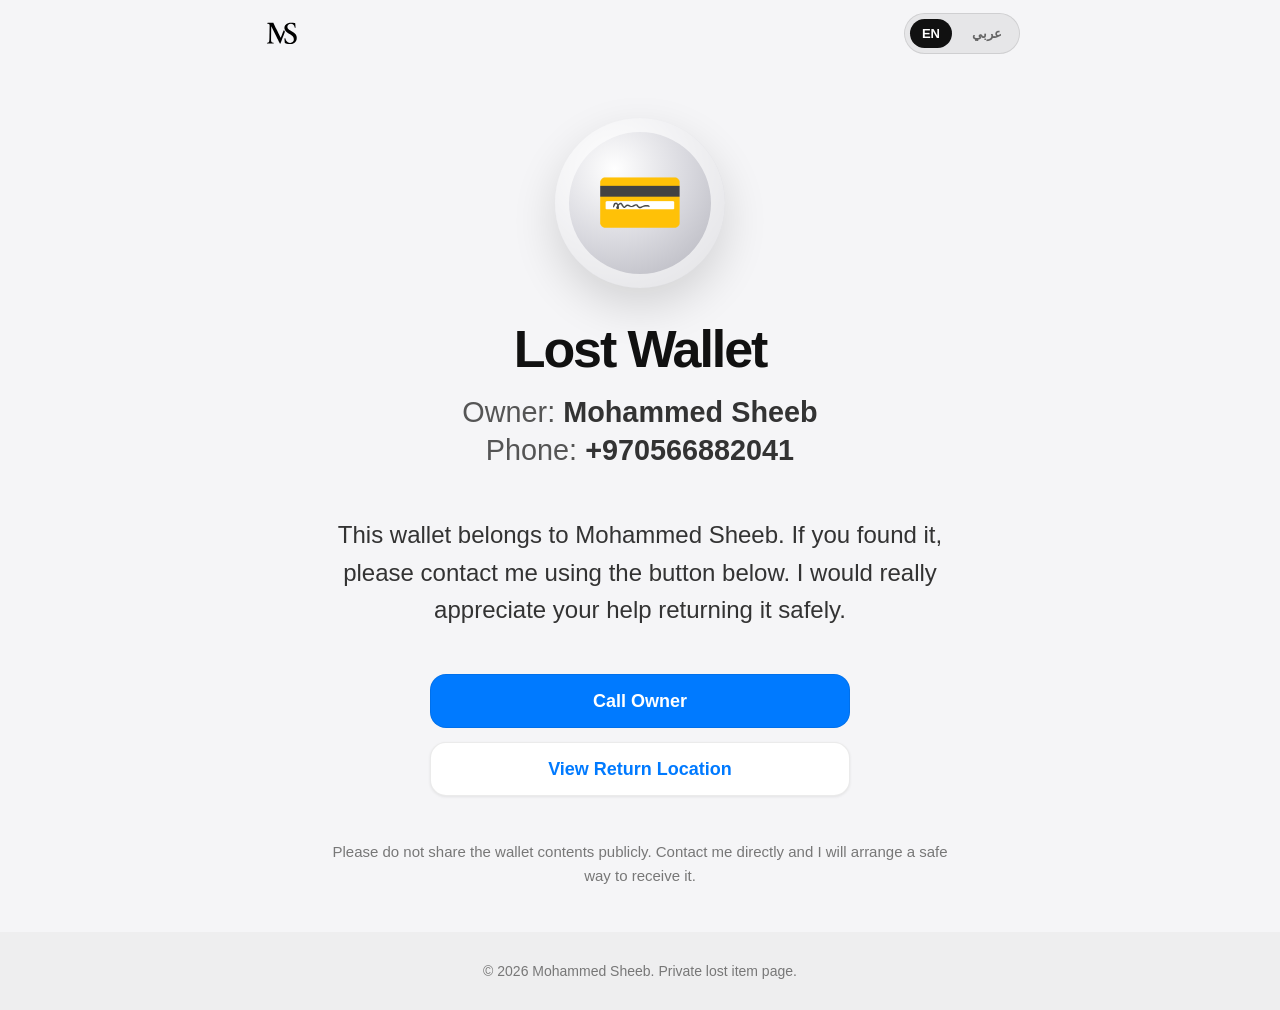
==== ms-wallet-9xA2kL/index.html @ e069b76a "Create index.html" ====
<!DOCTYPE html>
<html lang="en">
<head>
  <meta charset="UTF-8" />
  <meta name="viewport" content="width=device-width, initial-scale=1.0" />

  <title>Lost Wallet | Mohammed Sheeb</title>

  <meta name="robots" content="noindex, nofollow, noarchive" />
  <meta name="googlebot" content="noindex, nofollow, noarchive" />

  <link rel="icon" type="image/svg+xml" href="/assets/images/logos/Logo.svg" />
  <link rel="apple-touch-icon" href="/assets/images/logos/logo.png" />

  <style>
    *{
      margin:0;
      padding:0;
      box-sizing:border-box;
    }

    html{
      scroll-behavior:smooth;
    }

    body{
      min-height:100vh;
      background:#f5f5f7;
      color:#111;
      font-family:-apple-system, BlinkMacSystemFont, "Segoe UI", Arial, sans-serif;
      line-height:1.6;
      overflow-x:hidden;
    }

    a{
      text-decoration:none;
      color:inherit;
    }

    header{
      width:100%;
      height:66px;
      background:#f5f5f7;
      display:flex;
      align-items:center;
      justify-content:center;
      padding:0 20px;
    }

    .header-inner{
      width:100%;
      max-width:760px;
      display:flex;
      align-items:center;
      justify-content:space-between;
      gap:16px;
      direction:ltr;
    }

    .logo-img{
      height:42px;
      width:auto;
      display:block;
      object-fit:contain;
    }

    .lang-switch{
      display:flex;
      align-items:center;
      gap:8px;
      direction:ltr;
      background:rgba(0,0,0,.06);
      border:1px solid rgba(0,0,0,.10);
      border-radius:999px;
      padding:5px;
      flex-shrink:0;
    }

    .lang-btn{
      border:0;
      border-radius:999px;
      padding:7px 12px;
      background:transparent;
      color:#666;
      font-size:13px;
      font-weight:700;
      cursor:pointer;
    }

    .lang-btn.active{
      background:#111;
      color:#fff;
    }

    .wallet-page{
      min-height:calc(100vh - 66px);
      display:flex;
      flex-direction:column;
      align-items:center;
      text-align:center;
      padding:52px 22px 0;
    }

    .wallet-icon{
      width:170px;
      height:170px;
      border-radius:50%;
      margin-bottom:34px;
      background:
        radial-gradient(circle at 35% 30%, #fff, #d9d9df 45%, #a9a9b2 100%);
      box-shadow:
        inset 0 0 0 14px rgba(255,255,255,.65),
        0 18px 45px rgba(0,0,0,.14);
      display:flex;
      align-items:center;
      justify-content:center;
      font-size:72px;
    }

    .wallet-title{
      font-size:clamp(2.1rem, 8vw, 3.25rem);
      line-height:1.05;
      font-weight:800;
      letter-spacing:-.04em;
      margin-bottom:16px;
      color:#111;
    }

    .wallet-info{
      font-size:clamp(1.22rem, 5vw, 1.8rem);
      line-height:1.35;
      color:#555;
      margin-bottom:46px;
    }

    .wallet-info strong{
      color:#333;
      font-weight:650;
    }

    .wallet-text{
      max-width:620px;
      font-size:clamp(1.12rem, 4.5vw, 1.5rem);
      line-height:1.55;
      color:#333;
      margin-bottom:28px;
    }

    .wallet-actions{
      width:100%;
      max-width:420px;
      display:grid;
      gap:14px;
      margin:18px auto 44px;
    }

    .wallet-btn{
      display:flex;
      align-items:center;
      justify-content:center;
      min-height:54px;
      border-radius:16px;
      font-size:18px;
      font-weight:750;
      border:1px solid rgba(0,0,0,.08);
    }

    .wallet-btn.call{
      background:#007aff;
      color:#fff;
    }

    .wallet-btn.location{
      background:#fff;
      color:#007aff;
      box-shadow:0 1px 3px rgba(0,0,0,.08);
    }

    .wallet-note{
      max-width:620px;
      font-size:15px;
      line-height:1.6;
      color:#777;
      margin-bottom:44px;
    }

    .wallet-footer{
      width:100vw;
      margin-left:calc(50% - 50vw);
      margin-right:calc(50% - 50vw);
      margin-top:auto;
      background:#eeeeef;
      padding:28px 22px calc(28px + env(safe-area-inset-bottom));
      text-align:center;
      color:#777;
      font-size:14px;
    }

    .wallet-footer-inner{
      width:100%;
      max-width:760px;
      margin:0 auto;
      text-align:center;
    }

    [dir="rtl"] .wallet-page,
    [dir="rtl"] .wallet-footer{
      direction:rtl;
    }

    [dir="rtl"] .wallet-title{
      letter-spacing:0;
    }

    @media(max-width:480px){
      header{
        height:62px;
        padding:0 16px;
      }

      .logo-img{
        height:38px;
      }

      .wallet-page{
        min-height:calc(100vh - 62px);
        padding:42px 22px 0;
      }

      .wallet-icon{
        width:150px;
        height:150px;
        font-size:62px;
      }

      .wallet-actions{
        margin-bottom:38px;
      }

      .lang-btn{
        padding:6px 10px;
        font-size:12px;
      }

      .wallet-footer{
        padding:26px 18px calc(26px + env(safe-area-inset-bottom));
      }
    }
  </style>
</head>

<body>
  <header>
    <div class="header-inner">
      <a href="/" aria-label="Mohammed Sheeb Home">
        <img src="/assets/images/logos/Logo.svg" alt="Mohammed Sheeb Logo" class="logo-img" />
      </a>

      <div class="lang-switch" aria-label="Language switcher">
        <button class="lang-btn" type="button" data-lang="en">EN</button>
        <button class="lang-btn" type="button" data-lang="ar">عربي</button>
      </div>
    </div>
  </header>

  <main class="wallet-page">
    <div class="wallet-icon">💳</div>

    <h1 class="wallet-title" data-i18n="title">Lost Wallet</h1>

    <div class="wallet-info">
      <span data-i18n="ownerLabel">Owner</span>:
      <strong>Mohammed Sheeb</strong><br />
      <span data-i18n="phoneLabel">Phone</span>:
      <strong>+970566882041</strong>
    </div>

    <p class="wallet-text" data-i18n="description">
      This wallet belongs to Mohammed Sheeb. If you found it, please contact me using the button below. I would really appreciate your help returning it safely.
    </p>

    <div class="wallet-actions">
      <a class="wallet-btn call" href="tel:+970566882041" data-i18n="callBtn">
        Call Owner
      </a>

      <a class="wallet-btn location" href="https://maps.app.goo.gl/KhEdy8MNBgiMYA698" target="_blank" rel="noopener noreferrer" data-i18n="locationBtn">
        View Return Location
      </a>
    </div>

    <p class="wallet-note" data-i18n="note">
      Please do not share the wallet contents publicly. Contact me directly and I will arrange a safe way to receive it.
    </p>

    <footer class="wallet-footer">
      <div class="wallet-footer-inner">
        <span data-i18n="footer">© 2026 Mohammed Sheeb. Private lost item page.</span>
      </div>
    </footer>
  </main>

  <script>
    const translations = {
      en: {
        title: "Lost Wallet",
        ownerLabel: "Owner",
        phoneLabel: "Phone",
        description: "This wallet belongs to Mohammed Sheeb. If you found it, please contact me using the button below. I would really appreciate your help returning it safely.",
        callBtn: "Call Owner",
        locationBtn: "View Return Location",
        note: "Please do not share the wallet contents publicly. Contact me directly and I will arrange a safe way to receive it.",
        footer: "© 2026 Mohammed Sheeb. Private lost item page."
      },
      ar: {
        title: "محفظة مفقودة",
        ownerLabel: "المالك",
        phoneLabel: "رقم الهاتف",
        description: "هذه المحفظة تعود إلى Mohammed Sheeb. إذا عثرت عليها، الرجاء التواصل معي من خلال الزر بالأسفل. أقدّر مساعدتك في إعادتها بأمان.",
        callBtn: "اتصل بالمالك",
        locationBtn: "عرض مكان التسليم",
        note: "الرجاء عدم نشر محتويات المحفظة. تواصل معي مباشرة وسأرتب طريقة آمنة لاستلامها.",
        footer: "© 2026 Mohammed Sheeb. صفحة خاصة لغرض مفقود."
      }
    };

    function setLanguage(lang) {
      const selected = translations[lang] ? lang : "en";

      document.documentElement.lang = selected;
      document.documentElement.dir = selected === "ar" ? "rtl" : "ltr";

      document.querySelectorAll("[data-i18n]").forEach((el) => {
        const key = el.getAttribute("data-i18n");
        el.textContent = translations[selected][key];
      });

      document.querySelectorAll(".lang-btn").forEach((btn) => {
        btn.classList.toggle("active", btn.dataset.lang === selected);
      });

      localStorage.setItem("walletLang", selected);
    }

    const savedLang = localStorage.getItem("walletLang");
    const deviceLang = navigator.language && navigator.language.toLowerCase().startsWith("ar")
      ? "ar"
      : "en";

    setLanguage(savedLang || deviceLang);

    document.querySelectorAll(".lang-btn").forEach((btn) => {
      btn.addEventListener("click", () => {
        setLanguage(btn.dataset.lang);
      });
    });
  </script>
</body>
</html>
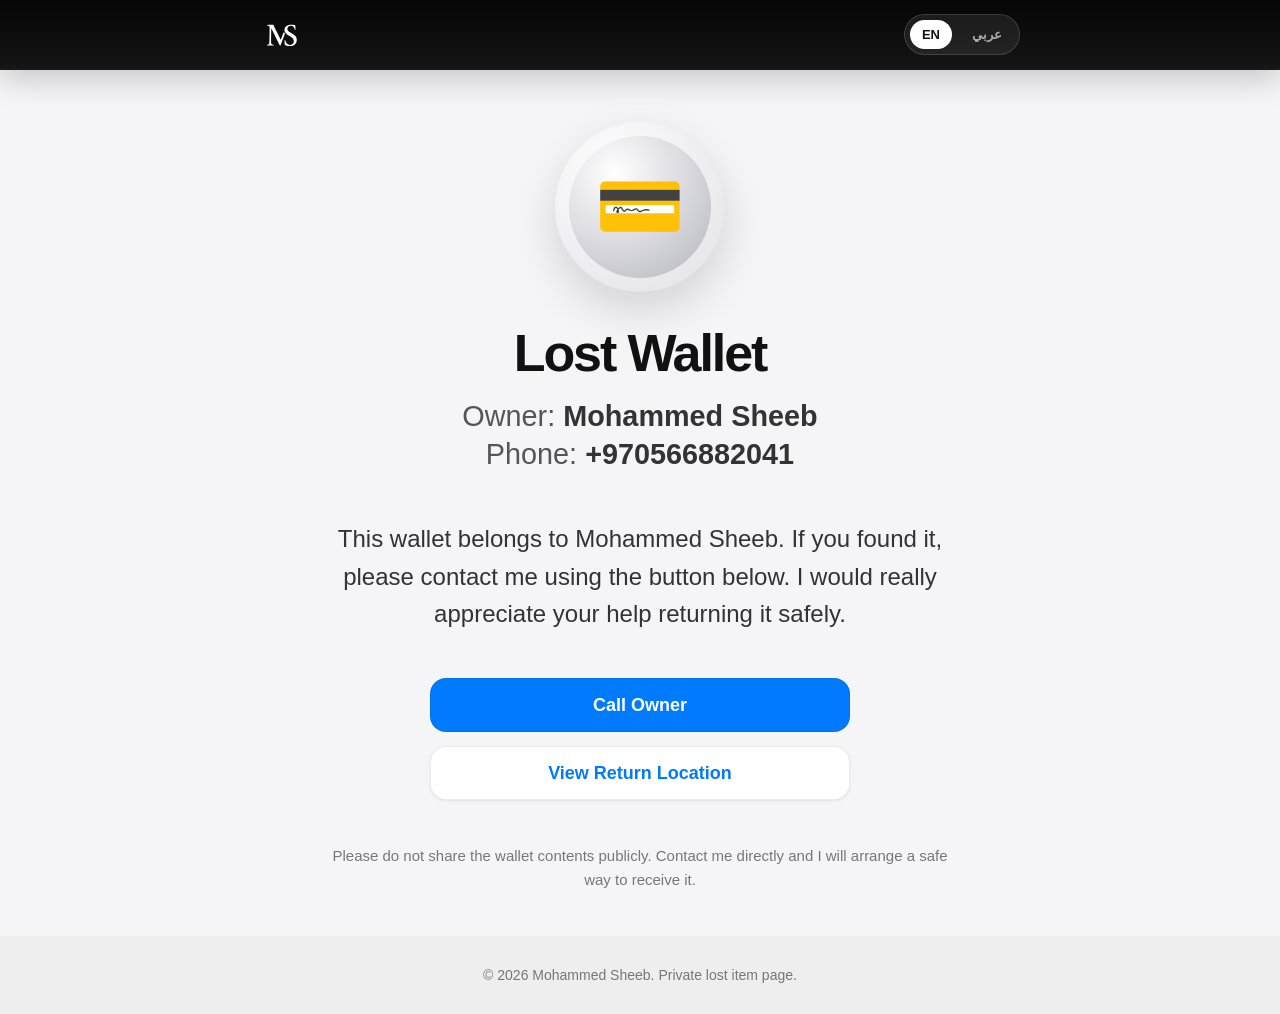
==== commit c315b374: "Update index.html" ====
--- a/ms-wallet-9xA2kL/index.html
+++ b/ms-wallet-9xA2kL/index.html
@@ -2,7 +2,7 @@
 <html lang="en">
 <head>
   <meta charset="UTF-8" />
-  <meta name="viewport" content="width=device-width, initial-scale=1.0" />
+  <meta name="viewport" content="width=device-width, initial-scale=1.0, maximum-scale=1.0, user-scalable=no">
 
   <title>Lost Wallet | Mohammed Sheeb</title>
 
@@ -17,10 +17,6 @@
       margin:0;
       padding:0;
       box-sizing:border-box;
-    }
-
-    html{
-      scroll-behavior:smooth;
     }
 
     body{
@@ -39,12 +35,14 @@
 
     header{
       width:100%;
-      height:66px;
-      background:#f5f5f7;
+      height:70px;
+      background:linear-gradient(180deg, #050505, #151515);
       display:flex;
       align-items:center;
       justify-content:center;
       padding:0 20px;
+      box-shadow:0 10px 30px rgba(0,0,0,.18);
+      border-bottom:1px solid rgba(255,255,255,.08);
     }
 
     .header-inner{
@@ -62,6 +60,7 @@
       width:auto;
       display:block;
       object-fit:contain;
+      filter:brightness(0) invert(1);
     }
 
     .lang-switch{
@@ -69,8 +68,8 @@
       align-items:center;
       gap:8px;
       direction:ltr;
-      background:rgba(0,0,0,.06);
-      border:1px solid rgba(0,0,0,.10);
+      background:rgba(255,255,255,.08);
+      border:1px solid rgba(255,255,255,.14);
       border-radius:999px;
       padding:5px;
       flex-shrink:0;
@@ -81,19 +80,19 @@
       border-radius:999px;
       padding:7px 12px;
       background:transparent;
-      color:#666;
+      color:#aaa;
       font-size:13px;
       font-weight:700;
       cursor:pointer;
     }
 
     .lang-btn.active{
-      background:#111;
-      color:#fff;
+      background:#fff;
+      color:#111;
     }
 
     .wallet-page{
-      min-height:calc(100vh - 66px);
+      min-height:calc(100vh - 70px);
       display:flex;
       flex-direction:column;
       align-items:center;
@@ -214,7 +213,7 @@
 
     @media(max-width:480px){
       header{
-        height:62px;
+        height:64px;
         padding:0 16px;
       }
 
@@ -223,7 +222,7 @@
       }
 
       .wallet-page{
-        min-height:calc(100vh - 62px);
+        min-height:calc(100vh - 64px);
         padding:42px 22px 0;
       }
 
@@ -280,9 +279,7 @@
     </p>
 
     <div class="wallet-actions">
-      <a class="wallet-btn call" href="tel:+970566882041" data-i18n="callBtn">
-        Call Owner
-      </a>
+      <a class="wallet-btn call" href="tel:+970566882041" data-i18n="callBtn">Call Owner</a>
 
       <a class="wallet-btn location" href="https://maps.app.goo.gl/KhEdy8MNBgiMYA698" target="_blank" rel="noopener noreferrer" data-i18n="locationBtn">
         View Return Location
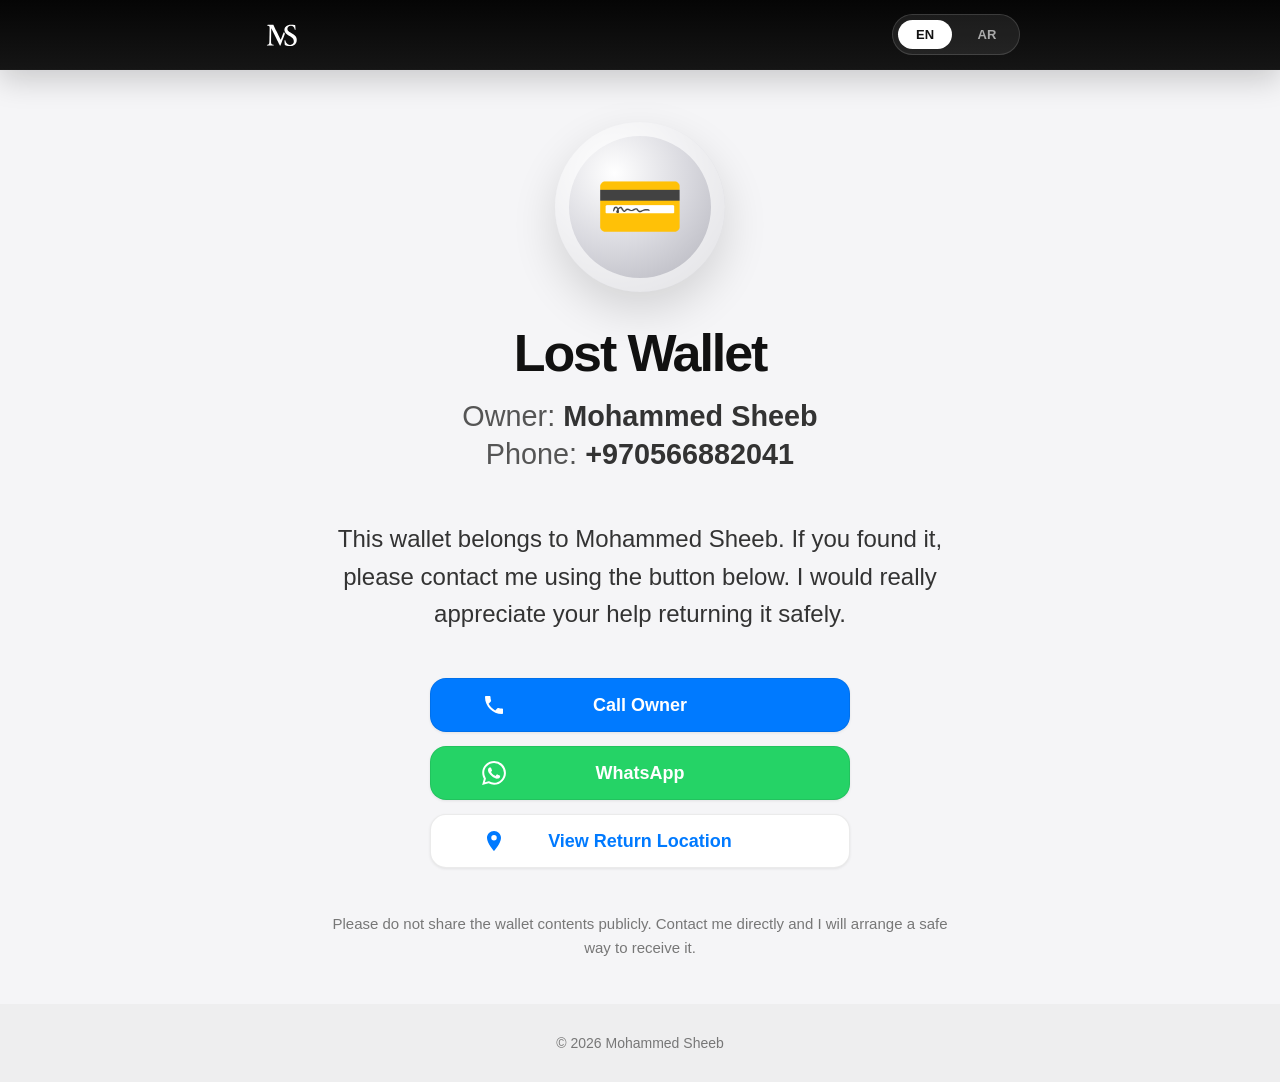
==== commit 5a516a95: "Update index.html" ====
--- a/ms-wallet-9xA2kL/index.html
+++ b/ms-wallet-9xA2kL/index.html
@@ -26,6 +26,7 @@
       font-family:-apple-system, BlinkMacSystemFont, "Segoe UI", Arial, sans-serif;
       line-height:1.6;
       overflow-x:hidden;
+      touch-action:manipulation;
     }
 
     a{
@@ -52,7 +53,7 @@
       align-items:center;
       justify-content:space-between;
       gap:16px;
-      direction:ltr;
+      direction:ltr !important;
     }
 
     .logo-img{
@@ -67,23 +68,31 @@
       display:flex;
       align-items:center;
       gap:8px;
-      direction:ltr;
+      direction:ltr !important;
       background:rgba(255,255,255,.08);
       border:1px solid rgba(255,255,255,.14);
       border-radius:999px;
       padding:5px;
       flex-shrink:0;
+      overflow:hidden;
     }
 
     .lang-btn{
       border:0;
       border-radius:999px;
       padding:7px 12px;
+      min-width:54px;
       background:transparent;
       color:#aaa;
       font-size:13px;
-      font-weight:700;
+      font-weight:800;
       cursor:pointer;
+      text-align:center;
+      transition:background .22s ease, color .22s ease, transform .12s ease;
+    }
+
+    .lang-btn:active{
+      transform:scale(.94);
     }
 
     .lang-btn.active{
@@ -137,6 +146,14 @@
       font-weight:650;
     }
 
+    .phone-number{
+      direction:ltr !important;
+      unicode-bidi:isolate !important;
+      display:inline-block;
+      color:#333;
+      font-weight:650;
+    }
+
     .wallet-text{
       max-width:620px;
       font-size:clamp(1.12rem, 4.5vw, 1.5rem);
@@ -154,6 +171,7 @@
     }
 
     .wallet-btn{
+      position:relative;
       display:flex;
       align-items:center;
       justify-content:center;
@@ -162,6 +180,40 @@
       font-size:18px;
       font-weight:750;
       border:1px solid rgba(0,0,0,.08);
+      box-shadow:0 1px 3px rgba(0,0,0,.08);
+      padding:0 58px;
+      direction:ltr !important;
+      overflow:hidden;
+    }
+
+    .wallet-btn svg{
+      width:24px;
+      height:24px;
+      flex-shrink:0;
+    }
+
+    .btn-icon{
+      position:absolute;
+      left:48px;
+      top:50%;
+      transform:translateY(-50%);
+      display:flex;
+      align-items:center;
+      justify-content:center;
+      width:30px;
+      height:30px;
+      pointer-events:none;
+    }
+
+    .btn-text{
+      width:100%;
+      display:block;
+      text-align:center;
+      direction:inherit;
+    }
+
+    [dir="rtl"] .btn-text{
+      direction:rtl;
     }
 
     .wallet-btn.call{
@@ -169,10 +221,14 @@
       color:#fff;
     }
 
+    .wallet-btn.whatsapp{
+      background:#25d366;
+      color:#fff;
+    }
+
     .wallet-btn.location{
       background:#fff;
       color:#007aff;
-      box-shadow:0 1px 3px rgba(0,0,0,.08);
     }
 
     .wallet-note{
@@ -193,6 +249,7 @@
       text-align:center;
       color:#777;
       font-size:14px;
+      direction:ltr !important;
     }
 
     .wallet-footer-inner{
@@ -200,10 +257,11 @@
       max-width:760px;
       margin:0 auto;
       text-align:center;
-    }
-
-    [dir="rtl"] .wallet-page,
-    [dir="rtl"] .wallet-footer{
+      direction:ltr !important;
+      unicode-bidi:isolate !important;
+    }
+
+    [dir="rtl"] .wallet-page{
       direction:rtl;
     }
 
@@ -238,7 +296,16 @@
 
       .lang-btn{
         padding:6px 10px;
+        min-width:52px;
         font-size:12px;
+      }
+
+      .btn-icon{
+        left:42px;
+      }
+
+      .wallet-btn{
+        padding:0 54px;
       }
 
       .wallet-footer{
@@ -257,7 +324,7 @@
 
       <div class="lang-switch" aria-label="Language switcher">
         <button class="lang-btn" type="button" data-lang="en">EN</button>
-        <button class="lang-btn" type="button" data-lang="ar">عربي</button>
+        <button class="lang-btn" type="button" data-lang="ar">AR</button>
       </div>
     </div>
   </header>
@@ -271,7 +338,7 @@
       <span data-i18n="ownerLabel">Owner</span>:
       <strong>Mohammed Sheeb</strong><br />
       <span data-i18n="phoneLabel">Phone</span>:
-      <strong>+970566882041</strong>
+      <strong class="phone-number">+970566882041</strong>
     </div>
 
     <p class="wallet-text" data-i18n="description">
@@ -279,10 +346,31 @@
     </p>
 
     <div class="wallet-actions">
-      <a class="wallet-btn call" href="tel:+970566882041" data-i18n="callBtn">Call Owner</a>
-
-      <a class="wallet-btn location" href="https://maps.app.goo.gl/KhEdy8MNBgiMYA698" target="_blank" rel="noopener noreferrer" data-i18n="locationBtn">
-        View Return Location
+      <a class="wallet-btn call" href="tel:+970566882041">
+        <span class="btn-icon">
+          <svg viewBox="0 0 24 24" fill="currentColor" aria-hidden="true">
+            <path d="M6.62 10.79c1.44 2.83 3.76 5.14 6.59 6.59l2.2-2.2c.27-.27.67-.36 1.02-.24 1.12.37 2.33.57 3.57.57.55 0 1 .45 1 1V20c0 .55-.45 1-1 1C10.61 21 3 13.39 3 4c0-.55.45-1 1-1h3.5c.55 0 1 .45 1 1 0 1.24.2 2.45.57 3.57.11.35.03.74-.25 1.02l-2.2 2.2z"/>
+          </svg>
+        </span>
+        <span class="btn-text" data-i18n="callBtn">Call Owner</span>
+      </a>
+
+      <a class="wallet-btn whatsapp" href="https://wa.me/970566882041" target="_blank" rel="noopener noreferrer">
+        <span class="btn-icon">
+          <svg viewBox="0 0 24 24" fill="currentColor" aria-hidden="true">
+            <path d="M20.52 3.48A11.86 11.86 0 0 0 12.08 0C5.56 0 .25 5.31.25 11.84c0 2.08.54 4.12 1.58 5.92L.15 24l6.39-1.67a11.84 11.84 0 0 0 5.54 1.41h.01c6.52 0 11.84-5.31 11.84-11.84 0-3.16-1.23-6.13-3.41-8.42zM12.09 21.74h-.01a9.82 9.82 0 0 1-5-1.37l-.36-.22-3.79.99 1.01-3.69-.24-.38a9.79 9.79 0 0 1-1.5-5.23c0-5.43 4.42-9.84 9.86-9.84a9.8 9.8 0 0 1 6.96 2.88 9.78 9.78 0 0 1 2.88 6.96c.02 5.43-4.4 9.9-9.81 9.9zm5.4-7.37c-.3-.15-1.76-.87-2.03-.97-.27-.1-.47-.15-.67.15-.2.3-.77.97-.94 1.17-.17.2-.35.22-.65.07-.3-.15-1.26-.46-2.4-1.47-.89-.79-1.49-1.77-1.66-2.07-.17-.3-.02-.46.13-.61.13-.13.3-.35.45-.52.15-.17.2-.3.3-.5.1-.2.05-.37-.02-.52-.07-.15-.67-1.61-.92-2.2-.24-.58-.49-.5-.67-.51h-.57c-.2 0-.52.07-.79.37-.27.3-1.04 1.02-1.04 2.48s1.07 2.88 1.22 3.08c.15.2 2.1 3.21 5.09 4.5.71.31 1.27.49 1.7.63.71.23 1.36.2 1.87.12.57-.09 1.76-.72 2.01-1.42.25-.7.25-1.29.17-1.42-.08-.13-.27-.2-.57-.35z"/>
+          </svg>
+        </span>
+        <span class="btn-text" data-i18n="whatsappBtn">WhatsApp</span>
+      </a>
+
+      <a class="wallet-btn location" href="https://maps.app.goo.gl/KhEdy8MNBgiMYA698" target="_blank" rel="noopener noreferrer">
+        <span class="btn-icon">
+          <svg viewBox="0 0 24 24" fill="currentColor" aria-hidden="true">
+            <path d="M12 2C8.13 2 5 5.13 5 9c0 5.25 7 13 7 13s7-7.75 7-13c0-3.87-3.13-7-7-7zm0 9.5A2.5 2.5 0 1 1 12 6a2.5 2.5 0 0 1 0 5.5z"/>
+          </svg>
+        </span>
+        <span class="btn-text" data-i18n="locationBtn">View Return Location</span>
       </a>
     </div>
 
@@ -292,7 +380,7 @@
 
     <footer class="wallet-footer">
       <div class="wallet-footer-inner">
-        <span data-i18n="footer">© 2026 Mohammed Sheeb. Private lost item page.</span>
+        <span>&copy; <span id="year"></span> Mohammed Sheeb</span>
       </div>
     </footer>
   </main>
@@ -305,9 +393,9 @@
         phoneLabel: "Phone",
         description: "This wallet belongs to Mohammed Sheeb. If you found it, please contact me using the button below. I would really appreciate your help returning it safely.",
         callBtn: "Call Owner",
+        whatsappBtn: "WhatsApp",
         locationBtn: "View Return Location",
-        note: "Please do not share the wallet contents publicly. Contact me directly and I will arrange a safe way to receive it.",
-        footer: "© 2026 Mohammed Sheeb. Private lost item page."
+        note: "Please do not share the wallet contents publicly. Contact me directly and I will arrange a safe way to receive it."
       },
       ar: {
         title: "محفظة مفقودة",
@@ -315,9 +403,9 @@
         phoneLabel: "رقم الهاتف",
         description: "هذه المحفظة تعود إلى Mohammed Sheeb. إذا عثرت عليها، الرجاء التواصل معي من خلال الزر بالأسفل. أقدّر مساعدتك في إعادتها بأمان.",
         callBtn: "اتصل بالمالك",
+        whatsappBtn: "واتساب",
         locationBtn: "عرض مكان التسليم",
-        note: "الرجاء عدم نشر محتويات المحفظة. تواصل معي مباشرة وسأرتب طريقة آمنة لاستلامها.",
-        footer: "© 2026 Mohammed Sheeb. صفحة خاصة لغرض مفقود."
+        note: "الرجاء عدم نشر محتويات المحفظة. تواصل معي مباشرة وسأرتب طريقة آمنة لاستلامها."
       }
     };
 
@@ -335,16 +423,15 @@
       document.querySelectorAll(".lang-btn").forEach((btn) => {
         btn.classList.toggle("active", btn.dataset.lang === selected);
       });
-
-      localStorage.setItem("walletLang", selected);
-    }
-
-    const savedLang = localStorage.getItem("walletLang");
+    }
+
+    document.getElementById("year").textContent = new Date().getFullYear();
+
     const deviceLang = navigator.language && navigator.language.toLowerCase().startsWith("ar")
       ? "ar"
       : "en";
 
-    setLanguage(savedLang || deviceLang);
+    setLanguage(deviceLang);
 
     document.querySelectorAll(".lang-btn").forEach((btn) => {
       btn.addEventListener("click", () => {
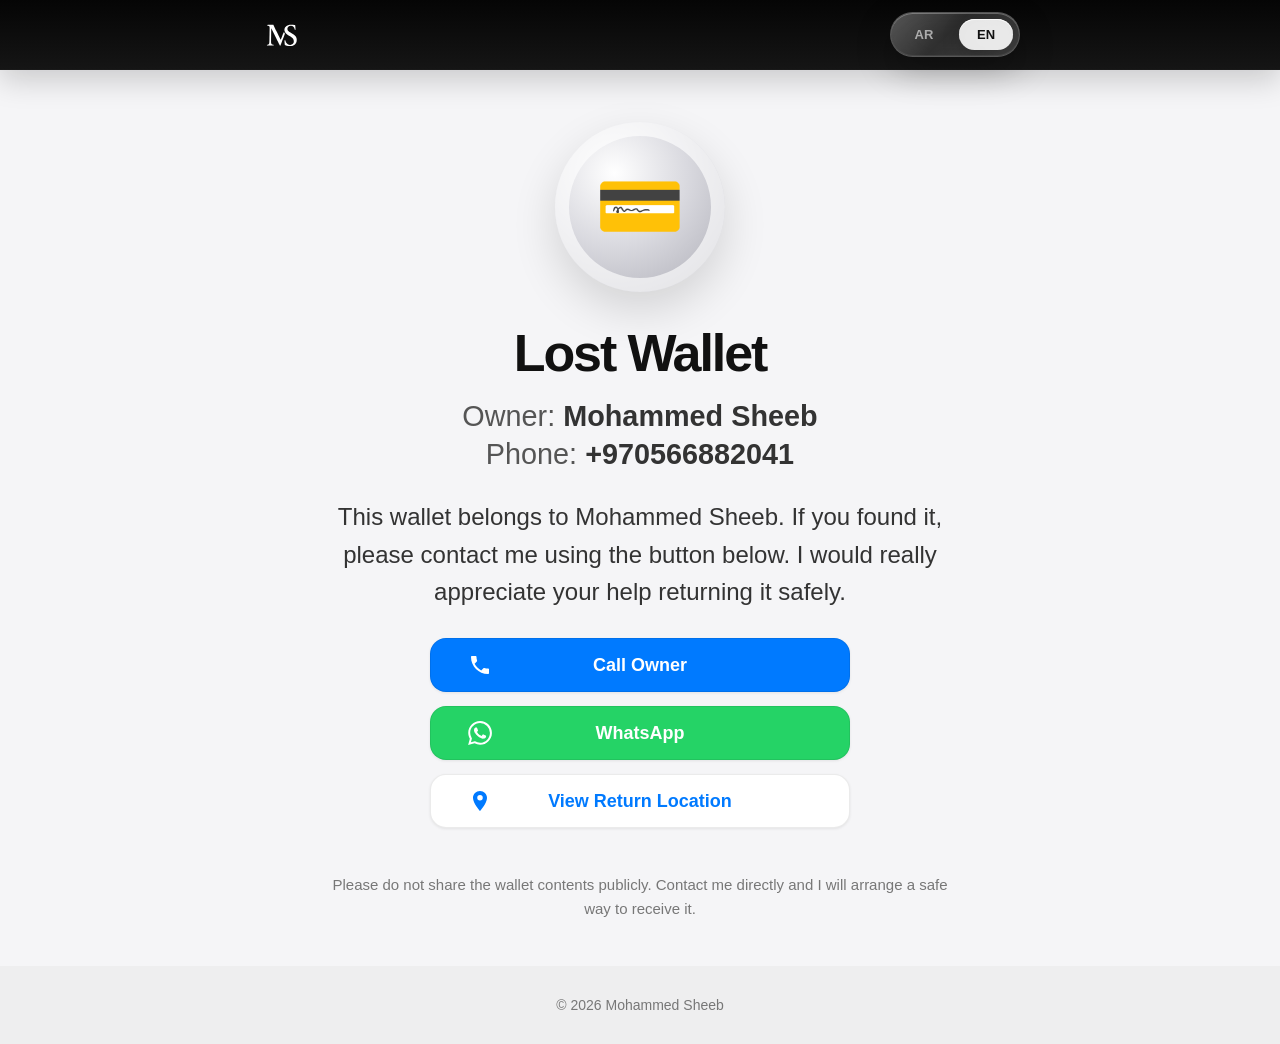
==== commit 04613c17: "Update index.html" ====
--- a/ms-wallet-9xA2kL/index.html
+++ b/ms-wallet-9xA2kL/index.html
@@ -65,30 +65,49 @@
     }
 
     .lang-switch{
+      position:relative;
       display:flex;
       align-items:center;
       gap:8px;
       direction:ltr !important;
-      background:rgba(255,255,255,.08);
-      border:1px solid rgba(255,255,255,.14);
+      padding:6px;
       border-radius:999px;
-      padding:5px;
       flex-shrink:0;
       overflow:hidden;
+      background:rgba(255,255,255,.10);
+      border:1px solid rgba(255,255,255,.22);
+      box-shadow:
+        inset 0 1px 0 rgba(255,255,255,.28),
+        inset 0 -1px 0 rgba(255,255,255,.08),
+        0 12px 35px rgba(0,0,0,.28);
+      backdrop-filter:blur(22px) saturate(180%);
+      -webkit-backdrop-filter:blur(22px) saturate(180%);
+    }
+
+    .lang-switch::before{
+      content:"";
+      position:absolute;
+      inset:0;
+      border-radius:inherit;
+      background:
+        linear-gradient(135deg, rgba(255,255,255,.24), rgba(255,255,255,.04) 45%, rgba(255,255,255,.12));
+      pointer-events:none;
     }
 
     .lang-btn{
+      position:relative;
+      z-index:1;
       border:0;
       border-radius:999px;
-      padding:7px 12px;
+      padding:8px 13px;
       min-width:54px;
       background:transparent;
-      color:#aaa;
+      color:rgba(255,255,255,.58);
       font-size:13px;
       font-weight:800;
       cursor:pointer;
       text-align:center;
-      transition:background .22s ease, color .22s ease, transform .12s ease;
+      transition:background .22s ease, color .22s ease, transform .12s ease, box-shadow .22s ease;
     }
 
     .lang-btn:active{
@@ -96,8 +115,13 @@
     }
 
     .lang-btn.active{
-      background:#fff;
+      background:rgba(255,255,255,.88);
       color:#111;
+      box-shadow:
+        inset 0 1px 0 rgba(255,255,255,.9),
+        0 6px 18px rgba(0,0,0,.22);
+      backdrop-filter:blur(14px);
+      -webkit-backdrop-filter:blur(14px);
     }
 
     .wallet-page{
@@ -138,7 +162,8 @@
       font-size:clamp(1.22rem, 5vw, 1.8rem);
       line-height:1.35;
       color:#555;
-      margin-bottom:46px;
+      margin-bottom:24px;
+      min-height:0;
     }
 
     .wallet-info strong{
@@ -160,6 +185,10 @@
       line-height:1.55;
       color:#333;
       margin-bottom:28px;
+      min-height:110px;
+      display:flex;
+      align-items:flex-start;
+      justify-content:center;
     }
 
     .wallet-actions{
@@ -167,7 +196,8 @@
       max-width:420px;
       display:grid;
       gap:14px;
-      margin:18px auto 44px;
+      margin:0 auto 44px;
+      flex-shrink:0;
     }
 
     .wallet-btn{
@@ -175,6 +205,7 @@
       display:flex;
       align-items:center;
       justify-content:center;
+      height:54px;
       min-height:54px;
       border-radius:16px;
       font-size:18px;
@@ -184,6 +215,7 @@
       padding:0 58px;
       direction:ltr !important;
       overflow:hidden;
+      white-space:nowrap;
     }
 
     .wallet-btn svg{
@@ -194,7 +226,7 @@
 
     .btn-icon{
       position:absolute;
-      left:48px;
+      left:34px;
       top:50%;
       transform:translateY(-50%);
       display:flex;
@@ -210,6 +242,7 @@
       display:block;
       text-align:center;
       direction:inherit;
+      white-space:nowrap;
     }
 
     [dir="rtl"] .btn-text{
@@ -237,6 +270,10 @@
       line-height:1.6;
       color:#777;
       margin-bottom:44px;
+      min-height:50px;
+      display:flex;
+      align-items:center;
+      justify-content:center;
     }
 
     .wallet-footer{
@@ -290,22 +327,32 @@
         font-size:62px;
       }
 
+      .wallet-info{
+        min-height:0;
+        margin-bottom:20px;
+      }
+
+      .wallet-text{
+        min-height:110px;
+      }
+
       .wallet-actions{
         margin-bottom:38px;
       }
 
       .lang-btn{
-        padding:6px 10px;
+        padding:7px 11px;
         min-width:52px;
         font-size:12px;
       }
 
       .btn-icon{
-        left:42px;
+        left:30px;
       }
 
       .wallet-btn{
-        padding:0 54px;
+        padding:0 50px;
+        font-size:17px;
       }
 
       .wallet-footer{
@@ -318,13 +365,13 @@
 <body>
   <header>
     <div class="header-inner">
-      <a href="/" aria-label="Mohammed Sheeb Home">
+      <a href="./" aria-label="Lost Wallet Page">
         <img src="/assets/images/logos/Logo.svg" alt="Mohammed Sheeb Logo" class="logo-img" />
       </a>
 
       <div class="lang-switch" aria-label="Language switcher">
+        <button class="lang-btn" type="button" data-lang="ar">AR</button>
         <button class="lang-btn" type="button" data-lang="en">EN</button>
-        <button class="lang-btn" type="button" data-lang="ar">AR</button>
       </div>
     </div>
   </header>
@@ -336,7 +383,7 @@
 
     <div class="wallet-info">
       <span data-i18n="ownerLabel">Owner</span>:
-      <strong>Mohammed Sheeb</strong><br />
+      <strong data-i18n="ownerName">Mohammed Sheeb</strong><br />
       <span data-i18n="phoneLabel">Phone</span>:
       <strong class="phone-number">+970566882041</strong>
     </div>
@@ -390,6 +437,7 @@
       en: {
         title: "Lost Wallet",
         ownerLabel: "Owner",
+        ownerName: "Mohammed Sheeb",
         phoneLabel: "Phone",
         description: "This wallet belongs to Mohammed Sheeb. If you found it, please contact me using the button below. I would really appreciate your help returning it safely.",
         callBtn: "Call Owner",
@@ -400,8 +448,9 @@
       ar: {
         title: "محفظة مفقودة",
         ownerLabel: "المالك",
+        ownerName: "محمد شيب",
         phoneLabel: "رقم الهاتف",
-        description: "هذه المحفظة تعود إلى Mohammed Sheeb. إذا عثرت عليها، الرجاء التواصل معي من خلال الزر بالأسفل. أقدّر مساعدتك في إعادتها بأمان.",
+        description: "هذه المحفظة تعود إلى محمد شيب. إذا عثرت عليها، الرجاء التواصل معي من خلال الزر بالأسفل. أقدّر مساعدتك في إعادتها بأمان.",
         callBtn: "اتصل بالمالك",
         whatsappBtn: "واتساب",
         locationBtn: "عرض مكان التسليم",
